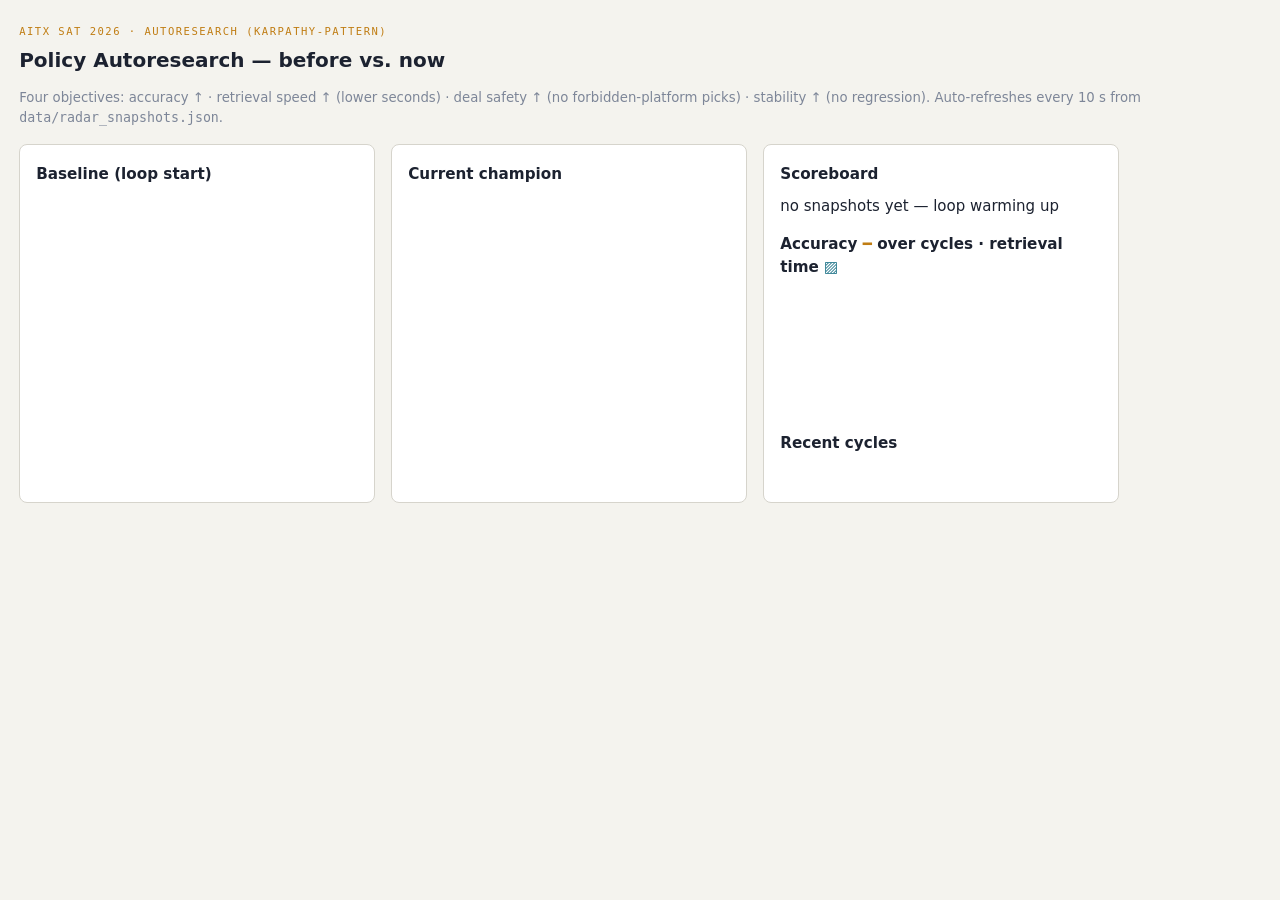
==== dashboard/autoresearch.html @ 7d6d7b5a "Live leaderboard: full-history replace-sync + trend chart with retrieval-time band and promotion dot" ====
<!doctype html>
<meta charset="utf-8">
<meta name="viewport" content="width=device-width, initial-scale=1">
<title>Autoresearch Leaderboard — before / after</title>
<style>
:root { --bg:#10151f; --panel:#161d2b; --line:#2a3448; --ink:#e8e6df; --muted:#79839a;
        --amber:#f0a83c; --cyan:#56b8c8; --good:#6fbf73; }
@media (prefers-color-scheme: light){ :root{ --bg:#f4f3ee; --panel:#fff; --line:#d6d4cc; --ink:#1c2230; --muted:#7d8698; --amber:#c07d13; --cyan:#22758a; --good:#3d7f4a; } }
* { box-sizing:border-box; } body { margin:0; background:var(--bg); color:var(--ink);
  font:15px/1.5 system-ui,-apple-system,"Segoe UI",sans-serif; padding:1.2rem; }
h1 { font-size:1.25rem; margin:.2rem 0 .1rem; } .sub { color:var(--muted); font-size:.83rem; margin-bottom:1rem; }
.eyebrow { font-family:ui-monospace,Menlo,monospace; font-size:.66rem; letter-spacing:.14em;
  text-transform:uppercase; color:var(--amber); }
.grid { display:grid; grid-template-columns:repeat(auto-fit,minmax(300px,1fr)); gap:1rem; max-width:1100px; }
.card { background:var(--panel); border:1px solid var(--line); border-radius:8px; padding:1rem; }
.card h2 { font-size:.95rem; margin:.1rem 0 .6rem; } canvas { width:100%; height:auto; }
.stat { display:flex; justify-content:space-between; font-size:.82rem; padding:.22rem 0;
  border-bottom:1px dashed var(--line); } .stat:last-child{border:none}
.stat b { font-family:ui-monospace,Menlo,monospace; font-variant-numeric:tabular-nums; }
.up{color:var(--good)} .flat{color:var(--muted)}
#log { font-family:ui-monospace,Menlo,monospace; font-size:.72rem; color:var(--muted);
  max-height:180px; overflow:auto; white-space:pre-wrap; }
</style>
<span class="eyebrow">AITX SAT 2026 · autoresearch (karpathy-pattern)</span>
<h1>Policy Autoresearch — before vs. now</h1>
<p class="sub">Four objectives: accuracy ↑ · retrieval speed ↑ (lower seconds) · deal safety ↑ (no forbidden-platform picks) · stability ↑ (no regression). Auto-refreshes every 10 s from <code>data/radar_snapshots.json</code>.</p>
<div class="grid">
  <div class="card"><h2>Baseline (loop start)</h2><canvas id="before" width="340" height="300"></canvas></div>
  <div class="card"><h2>Current champion</h2><canvas id="after" width="340" height="300"></canvas></div>
  <div class="card">
    <h2>Scoreboard</h2>
    <div id="stats">loading…</div>
    <h2 style="margin-top:1rem">Accuracy <span style="color:var(--amber)">━</span> over cycles · retrieval time <span style="color:var(--cyan)">▨</span></h2>
    <canvas id="trend" width="320" height="120"></canvas>
    <h2 style="margin-top:1rem">Recent cycles</h2>
    <div id="log"></div>
  </div>
</div>
<script>
const AXES=[["Accuracy",e=>e.accuracy],["Speed",e=>Math.max(0,Math.min(1,5/(e.retrieval_s||5)))],
            ["Deal safety",e=>(e.deal_safety??100)/100],["Stability",e=>Math.max(0,Math.min(1,1+(e.stability??0)*4))]];
const css=v=>getComputedStyle(document.documentElement).getPropertyValue(v).trim();
function radar(cv,entry,color){
  const c=cv.getContext("2d"),W=cv.width,H=cv.height,cx=W/2,cy=H/2+8,R=Math.min(W,H)/2-46;
  c.clearRect(0,0,W,H);c.strokeStyle=css("--line");c.fillStyle=css("--muted");c.font="11px system-ui";
  for(let ring=1;ring<=4;ring++){c.beginPath();for(let i=0;i<=4;i++){const a=-Math.PI/2+i*Math.PI/2,r=R*ring/4;
    c[i?"lineTo":"moveTo"](cx+r*Math.cos(a),cy+r*Math.sin(a));}c.stroke();}
  AXES.forEach((ax,i)=>{const a=-Math.PI/2+i*Math.PI/2;
    c.textAlign=["center","left","center","right"][i];c.fillText(ax[0],cx+(R+12)*Math.cos(a),cy+(R+14)*Math.sin(a));});
  if(!entry)return;
  c.beginPath();
  AXES.forEach((ax,i)=>{const a=-Math.PI/2+i*Math.PI/2,r=R*Math.max(.02,ax[1](entry));
    c[i?"lineTo":"moveTo"](cx+r*Math.cos(a),cy+r*Math.sin(a));});
  c.closePath();c.globalAlpha=.25;c.fillStyle=color;c.fill();c.globalAlpha=1;
  c.strokeStyle=color;c.lineWidth=2;c.stroke();
  AXES.forEach((ax,i)=>{const a=-Math.PI/2+i*Math.PI/2,r=R*Math.max(.02,ax[1](entry));
    c.beginPath();c.arc(cx+r*Math.cos(a),cy+r*Math.sin(a),3.5,0,7);c.fillStyle=color;c.fill();});
}
function trend(cv,hist){
  const c=cv.getContext("2d"),W=cv.width,H=cv.height,PL=24,PB=16,PT=8,PR=8;c.clearRect(0,0,W,H);
  if(!hist.length)return;
  const acc=hist.map(e=>e.accuracy), lat=hist.map(e=>e.retrieval_s||0);
  const aMin=Math.min(...acc,0.3),aMax=Math.max(...acc,0.75);
  const lMax=Math.max(...lat,10);
  const X=i=>PL+(W-PL-PR)*i/Math.max(1,acc.length-1);
  const Ya=v=>H-PB-(H-PB-PT)*(v-aMin)/(aMax-aMin||1);
  const Yl=v=>H-PB-(H-PB-PT)*(v/lMax);
  // gridlines + y labels (accuracy)
  c.strokeStyle=css("--line");c.fillStyle=css("--muted");c.font="9px ui-monospace,monospace";c.textAlign="right";
  [aMin,(aMin+aMax)/2,aMax].forEach(v=>{const y=Ya(v);c.beginPath();c.moveTo(PL,y);c.lineTo(W-PR,y);c.stroke();
    c.fillText(v.toFixed(2),PL-3,y+3);});
  // retrieval-time band (the "time display") as a faint area
  c.beginPath();c.moveTo(X(0),H-PB);
  lat.forEach((v,i)=>c.lineTo(X(i),Yl(v)));c.lineTo(X(lat.length-1),H-PB);c.closePath();
  c.globalAlpha=.12;c.fillStyle=css("--cyan");c.fill();c.globalAlpha=1;
  // accuracy line — the one that "keeps moving and dipping"
  c.strokeStyle=css("--amber");c.lineWidth=2;c.beginPath();
  acc.forEach((v,i)=>c[i?"lineTo":"moveTo"](X(i),Ya(v)));c.stroke();
  // dots: promotions filled, candidates hollow
  acc.forEach((v,i)=>{c.beginPath();c.arc(X(i),Ya(v),3,0,7);
    if(hist[i].role==="champion"){c.fillStyle=css("--good");c.fill();}
    else{c.fillStyle=css("--bg");c.fill();c.strokeStyle=css("--amber");c.lineWidth=1.5;c.stroke();}});
  // x label
  c.fillStyle=css("--muted");c.textAlign="center";c.fillText("cycles over time →",W/2,H-3);
}
const API=(location.hostname.endsWith("railway.app")||location.protocol==="https:")?location.origin:"";
async function refresh(){
  let hist=[];
  // Prefer the live coordinator API; fall back to the committed file for local use.
  try{ hist=await (await fetch(API+"/api/radar?t="+Date.now())).json(); }catch(e){}
  if(!hist.length){ try{ hist=await (await fetch("../data/radar_snapshots.json?t="+Date.now())).json(); }catch(e){} }
  if(!hist.length){document.getElementById("stats").textContent="no snapshots yet — loop warming up";return;}
  const before=hist[0], champs=hist.filter(e=>e.role==="champion"), after=champs[champs.length-1]||before;
  radar(document.getElementById("before"),before,css("--muted"));
  radar(document.getElementById("after"),after,css("--amber"));
  trend(document.getElementById("trend"),hist);
  const d=(a,b,inv)=>{const x=(a-b)*(inv?-1:1);return `<span class="${x>0?'up':'flat'}">${x>0?"▲":x<0?"▼":"–"} ${Math.abs(x).toFixed(3)}</span>`;};
  document.getElementById("stats").innerHTML=
    `<div class="stat"><span>Accuracy</span><b>${before.accuracy} → ${after.accuracy} ${d(after.accuracy,before.accuracy)}</b></div>
     <div class="stat"><span>Retrieval (s)</span><b>${before.retrieval_s} → ${after.retrieval_s} ${d(after.retrieval_s,before.retrieval_s,1)}</b></div>
     <div class="stat"><span>Deal safety (%)</span><b>${before.deal_safety} → ${after.deal_safety} ${d(after.deal_safety,before.deal_safety)}</b></div>
     <div class="stat"><span>Cycles run</span><b>${hist.length-1}</b></div>
     <div class="stat"><span>Promotions</span><b>${champs.length-1}</b></div>`;
  document.getElementById("log").textContent=hist.slice(-8).reverse().map(e=>
    `${e.ts}  ${e.version.padEnd(10)} acc=${e.accuracy} lat=${e.retrieval_s}s safety=${e.deal_safety}% ${e.accepted===undefined?"(baseline)":e.accepted?"PROMOTED":"rejected"}`).join("\n");
}
refresh(); setInterval(refresh,10000);
</script>
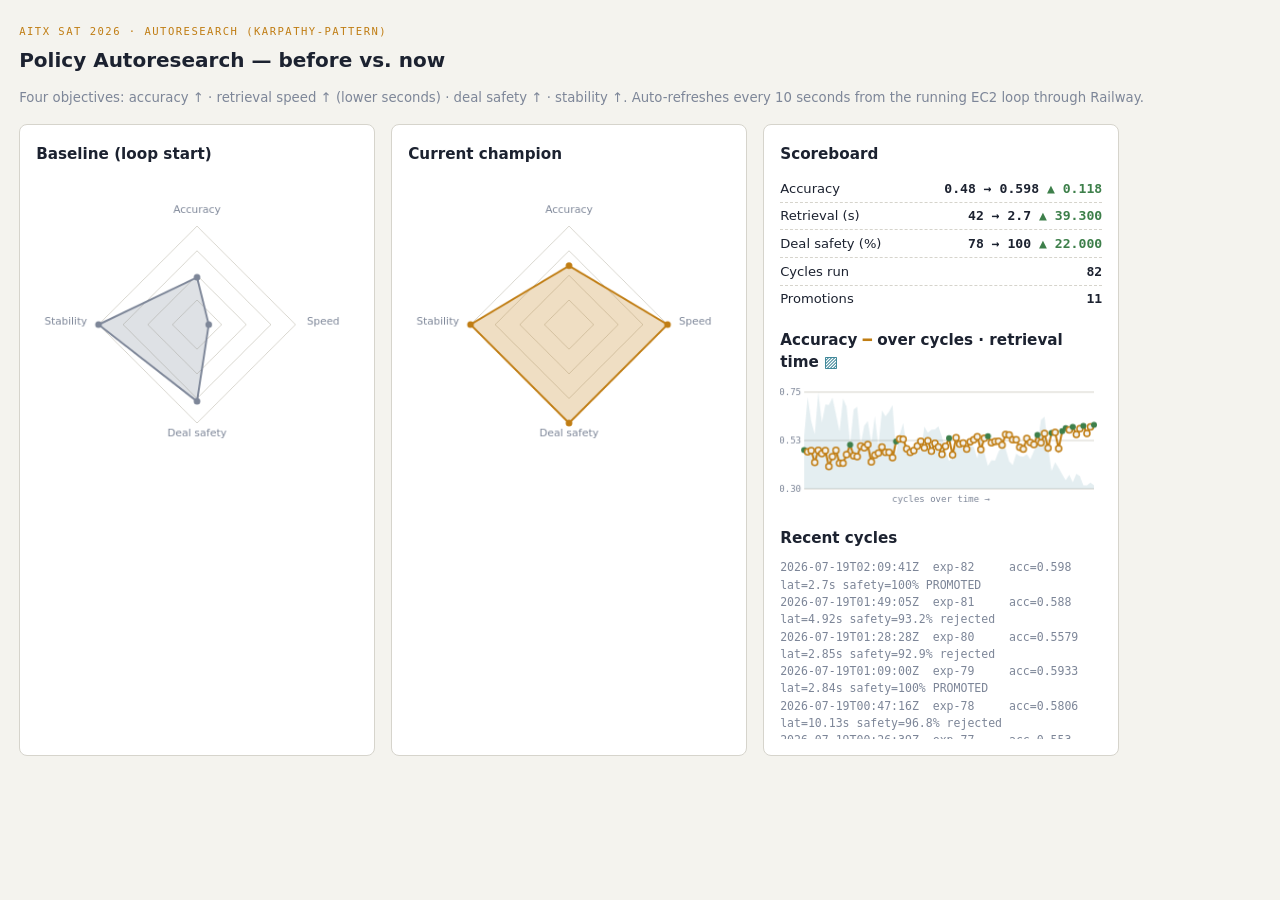
==== commit ee48d0ca: "Integrate autoresearch system and live feedback loop" ====
--- a/dashboard/autoresearch.html
+++ b/dashboard/autoresearch.html
@@ -23,7 +23,7 @@
 </style>
 <span class="eyebrow">AITX SAT 2026 · autoresearch (karpathy-pattern)</span>
 <h1>Policy Autoresearch — before vs. now</h1>
-<p class="sub">Four objectives: accuracy ↑ · retrieval speed ↑ (lower seconds) · deal safety ↑ (no forbidden-platform picks) · stability ↑ (no regression). Auto-refreshes every 10 s from <code>data/radar_snapshots.json</code>.</p>
+<p class="sub">Four objectives: accuracy ↑ · retrieval speed ↑ (lower seconds) · deal safety ↑ · stability ↑. Auto-refreshes every 10 seconds from the running EC2 loop through Railway.</p>
 <div class="grid">
   <div class="card"><h2>Baseline (loop start)</h2><canvas id="before" width="340" height="300"></canvas></div>
   <div class="card"><h2>Current champion</h2><canvas id="after" width="340" height="300"></canvas></div>
@@ -83,12 +83,14 @@
   // x label
   c.fillStyle=css("--muted");c.textAlign="center";c.fillText("cycles over time →",W/2,H-3);
 }
-const API=(location.hostname.endsWith("railway.app")||location.protocol==="https:")?location.origin:"";
 async function refresh(){
   let hist=[];
-  // Prefer the live coordinator API; fall back to the committed file for local use.
-  try{ hist=await (await fetch(API+"/api/radar?t="+Date.now())).json(); }catch(e){}
-  if(!hist.length){ try{ hist=await (await fetch("../data/radar_snapshots.json?t="+Date.now())).json(); }catch(e){} }
+  const sources=["/api/radar","/radar","../data/radar_snapshots.json"];
+  for(const url of sources){
+    try{ const r=await fetch(url+(url.includes("?")?"":"?t="+Date.now())); if(r.ok){ hist=await r.json(); if(hist.length)break; } }catch(e){}
+  }
+  // Robust to any malformed rows in an append-only store: keep only real snapshots.
+  hist=(Array.isArray(hist)?hist:[]).filter(e=>e&&typeof e.accuracy==="number");
   if(!hist.length){document.getElementById("stats").textContent="no snapshots yet — loop warming up";return;}
   const before=hist[0], champs=hist.filter(e=>e.role==="champion"), after=champs[champs.length-1]||before;
   radar(document.getElementById("before"),before,css("--muted"));
